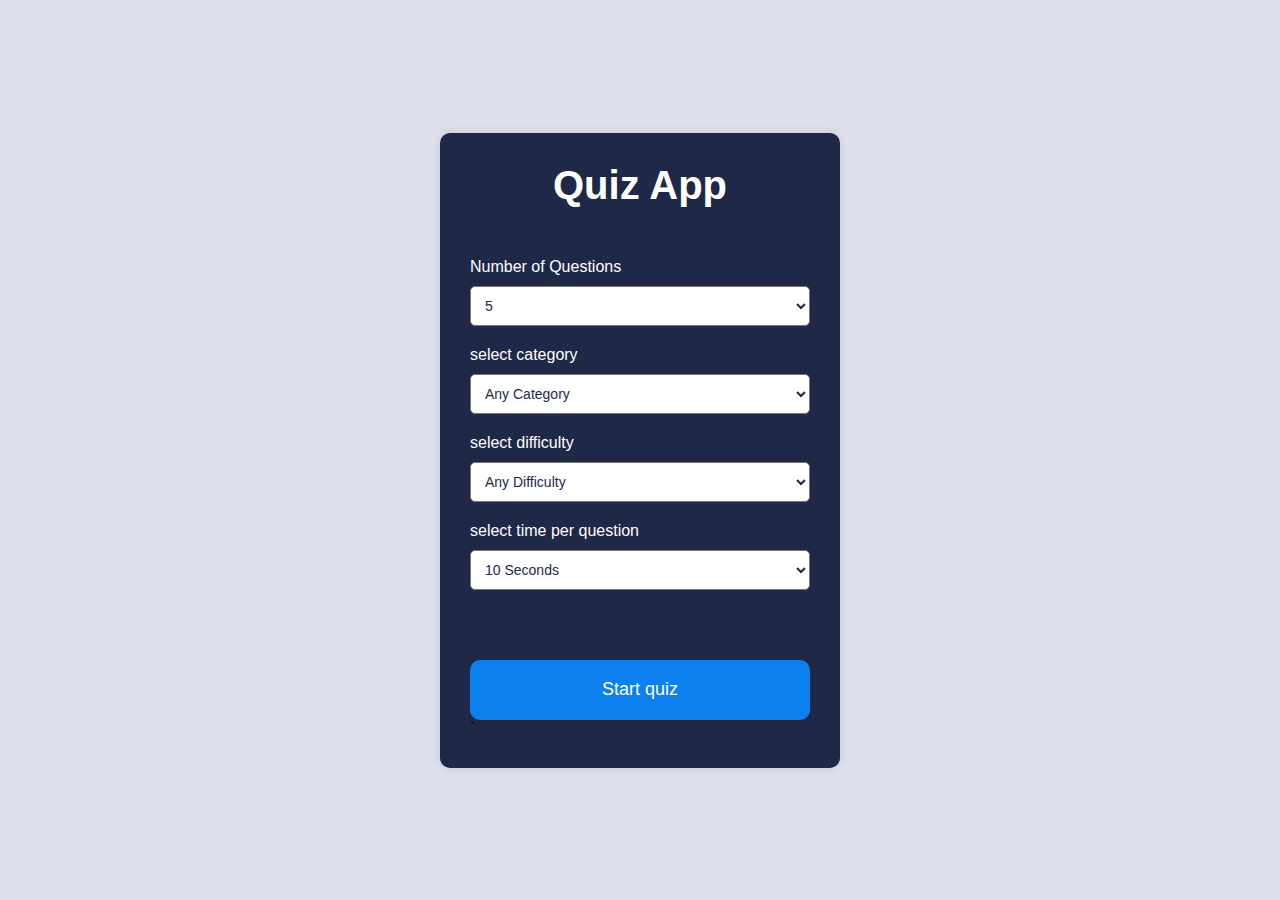
==== main.html @ 01338423 "First Committed" ====
<!DOCTYPE html>
<html lang="en">
<head>
  <meta charset="UTF-8">
  <meta name="viewport" content="width=device-width, initial-scale=1.0">
  <link rel="stylesheet" href="mainstyle.css">
  <title>Quiz App</title>
</head>
<body>
  
  <div class="container">

    <div class="start-screen">
      <h1 class="heading">Quiz App</h1>
      <div class="settings">
        <label for="num-questions">Number of Questions</label>
        <select name="" id="num0questions">
          <option value="5">5</option>
          <option value="10">10</option>
          <option value="15">15</option>
          <option value="20">20</option>
          <option value="25">25</option>
          <option value="30">30</option>
        </select>
        <label for="category">select category</label>
        <select name="" id="category">
          <option value="">any category</option>
          <option value="9">general knowledge</option>
          <option value="10">books</option>
          <option value="11">films</option>
          <option value="12">music</option>
          <option value="14">television</option>
          <option value="15">video games</option>
          <option value="16">board games</option>
          <option value="17">science and nature</option>
          <option value="18">computers</option>
          <option value="19">mathematics</option>
          <option value="20">mythology</option>
          <option value="21">sports</option>
          <option value="22">geography</option>
          <option value="23">history</option>
          <option value="24">politics</option>
          <option value="25">art</option>
          <option value="28">vehicles</option>
        </select>
        <label for="difficulty">select difficulty</label>
        <select name="" id="difficulty">
          <option value="">any difficulty</option>
          <option value="easy">easy</option>
          <option value="medium">medium</option>
          <option value="hard">hard</option>
        </select>
        <label for="time">select time per question</label>
        <select name="" id="time">
          <option value="10">10 seconds</option>
          <option value="15">15 seconds</option>
          <option value="20">20 seconds</option>
          <option value="25">25 seconds</option>
          <option value="30">30 seconds</option>
          <option value="30">60 seconds</option>
        </select>
      </div>
      <button class="btn start">Start quiz</button>
    </div>

    <div class="quiz hide">
      <div class="timer">
        <div class="progress">
          <div class="progress-bar">
            <span class="progress-text">50</span>
          </div>
        </div>
      </div>

      <div class="question-wrapper">
        <div class="number">
          Question
          <span class="current">1</span>
          <span class="total">/10</span>
        </div>

        <!-- <div class="question">This is a Question</div> -->
      </div>
      <div class="answer-wrapper">
        <!-- <div class="answer selected">
          <span class="text">answer</span>
          <span class="checkbox">
            <span class="icon"></span>
          </span>
        </div>
        <div class="answer correct">
          <span class="text">answer</span>
          <span class="checkbox">
            <span class="icon"></span>
          </span>
        </div>
        <div class="answer wrong">
          <span class="text">answer</span>
          <span class="checkbox">
            <span class="icon"></span>
          </span>
        </div> -->
      </div>
      <button class="btn submit" disabled>Submit</button>
      <button class="btn next">Next</button>
    </div>
` 
    <div class="end-screen hide">
      <h1 class="heading">Quiz App</h1>
      <div class="score">
        <span class="score-text">Your Score:</span>
        <div>
          <span class="final-score">0</span>
          <span class="total-score">/10</span>
        </div>
        <button class="btn restart">Restart Quiz</button>
      </div>
    </div>
   
  </div>


  <script src="mainscript.js"></script>

</body>
</html>
---- mainstyle.css ----
* {
  margin: 0;
  padding: 0;
  box-sizing: border-box;
  font-family: 'Poppins', sans-serif;
}
body {
  min-height: 100vh;
  display: flex;
  align-items: center;
  justify-content: center;
  background-color: #dddfeb;
}
.container {
  position: relative;
  width: 100%;
  max-width: 400px;
  background-color: #1f2847;
  padding: 30px;
  overflow: hidden;
  border-radius: 10px;
  box-shadow: 0 0 10px rgba(0, 0, 0, 0.1);
}
.heading {
  text-align: center;
  font-size: 40px;
  color: #fff;
  margin-bottom: 50px;
}
label {
  display: block;
  font-style: 12px;
  margin-bottom: 10px;
  color: #fff;
}
select {
  width: 100%;
  padding: 10px;
  text-transform: capitalize;
  border-radius: 5px;
  margin-bottom: 20px;
  background-color: #fff;
  color: #1f2847;
  font-size: 14px;
}
.btn {
  width: 100%;
  height: 60px;
  background-color: #0c80ef;
  border: none;
  border-radius: 10px;
  color: #fff;
  margin-top: 50px;
  font-size: 18px;
  font-weight: 500;
  cursor: pointer;
  transition: all 0.3s linear;
}
.btn:hover {
  background-color: #0a6bc5;
}
.btn:disabled {
  cursor: not-allowed;
  background-color: #576081;
}
.hide {
  display: none;
}
.timer {
  width: 100%;
  height: 100px;
  display: flex;
  align-items: center;
  justify-content: center;
  margin-bottom: 30px;
}
.timer .progress {
  position: relative;
  width: 100%;
  height: 40px;
  background-color: transparent;
  border-radius: 30px;
  overflow: hidden;
  margin-bottom: 10px;
  border: 3px solid #3f4868;
}
.timer .progress .progress-bar {
  width: 50%;
  height: 100%;
  border-radius: 30px;
  overflow: hidden;
  background: linear-gradient(to right, #ea517c, #b478f1);
  transition: 1s linear;
}
.timer .progress .progress-text {
  position: absolute;
  top: 50%;
  left: 50%;
  transform: translate(-50%, -50%);
  color: #fff;
  font-size: 16px;
  font-weight: 500;
}
.question-wrapper .number {
  color: #a2aace;
  font-size: 25px;
  font-weight: 500;
  margin-bottom: 20px;
}
.question-wrapper .number .total {
  color: #576081;
  font-size: 18px;
}
.question-wrapper .question {
  color: #fff;
  font-size: 20px;
  font-weight: 500;
  margin-bottom: 20px;
}
.answer-wrapper .answer {
  width: 100%;
  height: 60px;
  padding: 20px;
  border-radius: 10px;
  color: #fff;
  border: 3px solid #3f4868;
  display: flex;
  align-items: center;
  justify-content: space-between;
  margin-bottom: 20px;
  cursor: pointer;
  transition: 0.3s linear;
}
.answer .checkbox {
  width: 20px;
  height: 20px;
  border-radius: 50%;
  font-size: 12px;
  border: 3px solid #3f4868;
  display: flex;
  align-items: center;
  justify-content: center;
  transition: all 0.3s;
  overflow: hidden;
}
.answer .checkbox .icon {
  opacity: 0;
}
.icon {
  height: 100%;
  width: 100%;  
  border: none;
}
.checkbox .icon:before {
  content: '\2713'; 
  color: #fff; 
  margin: 0px 3px 10px;
  font-size: 11px;
  font-weight: 900;
}
.answer:hover .checkbox, .answer.selected .checkbox {
  background-color: #0c80ef;
  border-color: #0c80ef;
}
.answer.selected .checkbox .icon {
  opacity: 1;
}
.answer.correct {
  border-color: #0cef2a;
}
.answer.wrong {
  border-color: #fc3939;
}
.question-wrapper, .answer-wrapper {
  margin-bottom: 50px;
}
.btn.next {
  display: none;
}
.end-screen .score {
  color: #fff;
  font-size: 25px;
  margin-bottom: 80px;
  font-weight: 500;
  text-align: center;
}
.end-screen .score-text {
  color: #a2aace;
  font-size: 16px;
  margin-bottom: 120px;
}
@media (max-width: 468) {
  .container {
    min-height: 100vh;
    max-width: 100%;
    border-radius: 0;
  }
}
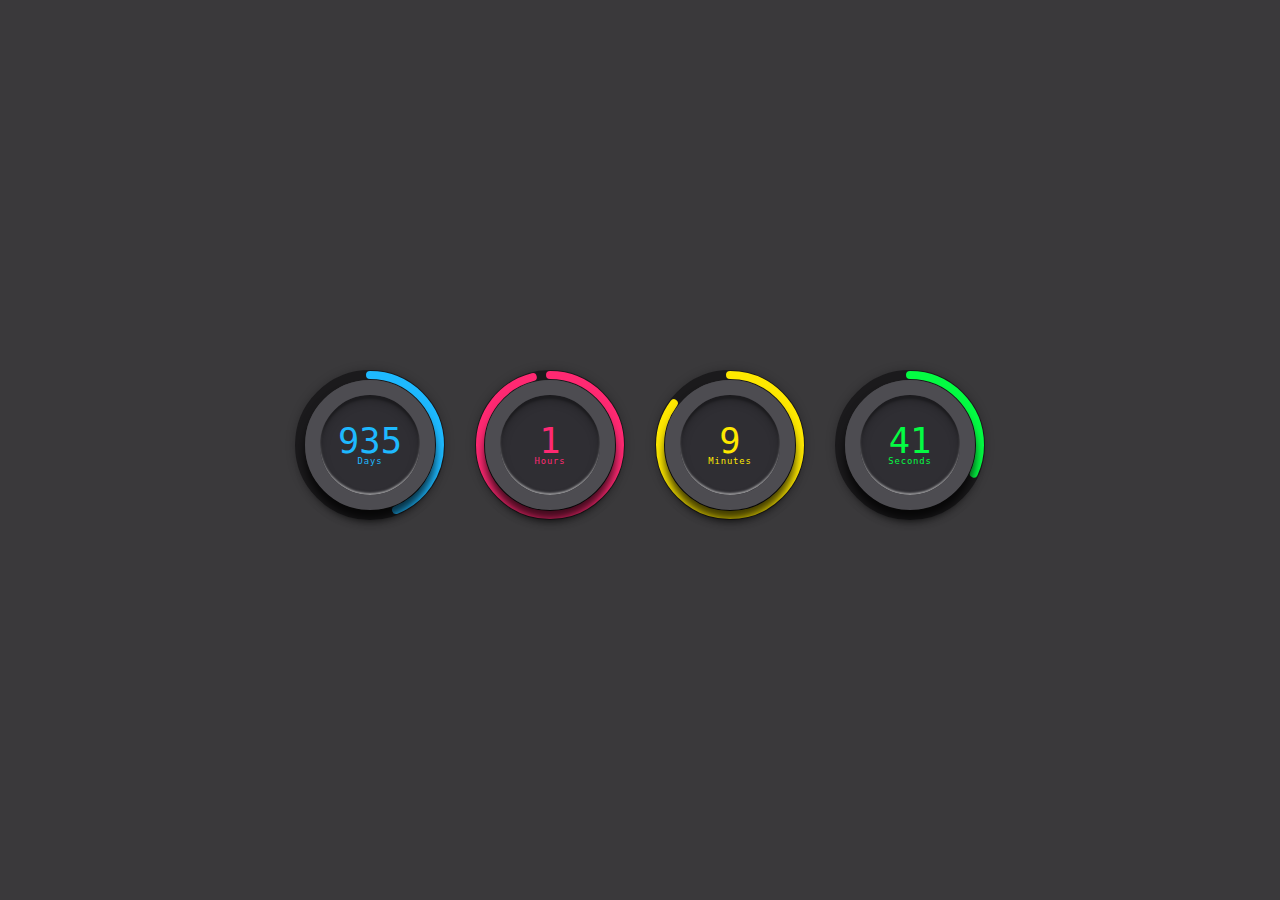
==== commit 58dbde26: "Fifth Commit" ====
--- a/main.html
+++ b/main.html
@@ -5,12 +5,109 @@
   <meta name="viewport" content="width=device-width, initial-scale=1.0">
   <link rel="stylesheet" href="mainstyle.css">
   <title>Quiz App</title>
+  <style>
+    *{
+      margin: 0;
+      padding: 0;
+      box-sizing: border-box;
+      font-family: monospace;
+    }
+    body{
+      display: flex;
+      justify-content: center;
+      align-items: center;
+      min-height: 100vh;
+      background-color: #3a393b;
+    }
+    #time {
+      display: flex;
+      gap: 30px;
+    }
+    #time .circle {
+      position: relative;
+      width: 150px;
+      height: 150px;
+      display: flex;
+      justify-content: center;
+      align-items: center;
+      border-radius: 50%;
+      box-shadow: 0 0 10px rgba(0, 0, 0, 0.25);
+    }
+    #time .circle::before {
+      content: '';
+      position: absolute;
+      inset: 0;
+      border: 10px solid #1b1a1c;
+      border-radius: 50%;
+    }
+    #time .circle::after {
+      content: '';
+      position: absolute;
+      width: 100px;
+      height: 100px;
+      background-color: #2f2e33;
+      border-radius: 50%;
+      border: 15px solid #4d4c51;
+      box-shadow: inset 0 5px 10px rgba(0, 0, 0, 0.25),
+      0 10px 10px rgba(0, 0, 0, 0.75),
+      inset 0 4px 2px rgba(0, 0, 0, 0.25),
+      inset 0 -2px 2px rgba(255, 255, 255, 0.5);
+    }
+    #time .circle svg {
+      position: relative;
+      width: 150px;
+      height: 150px;
+      transform: rotate(270deg);
+    }
+    #time .circle svg circle {
+      width: 100%;
+      height: 100%;
+      fill: transparent;
+      stroke-width: 8;
+      stroke: var(--clr);
+      stroke-linecap: round;
+      transform: translate(5px, 5px);
+      stroke-dasharray: 440;
+      stroke-dashoffset: 440;
+    }
+    #time div {
+      position: absolute;
+      text-align: center;
+      font-weight: 500;
+      color: #fff;
+      z-index: 10000;
+      color: var(--clr);
+      font-size: 1.65em;
+      transform: translateY(-5px);
+    }
+    #time div span {
+      position: absolute;
+      transform: translateX(-50%) translateY(-5px);
+      font-size: 0.25em;
+      font-weight: 500;
+      letter-spacing: 0.1em;
+    }
+    .newYear {
+      position: absolute;
+      font-size: 8em;
+      font-weight: 500;
+      text-align: center;
+      color: #fff;
+      line-height: 0.6em;
+      z-index: 100000000;
+      display: none;
+    }
+    .newYear span {
+      font-size: 0.5em;
+      font-weight: 300;
+    }
+  </style>
 </head>
 <body>
   
-  <div class="container">
-
-    <div class="start-screen">
+  <!-- <div class="container">
+
+    <div class="start-screen hide">
       <h1 class="heading">Quiz App</h1>
       <div class="settings">
         <label for="num-questions">Number of Questions</label>
@@ -63,7 +160,7 @@
       <button class="btn start">Start quiz</button>
     </div>
 
-    <div class="quiz hide">
+    <div class="quiz">
       <div class="timer">
         <div class="progress">
           <div class="progress-bar">
@@ -79,10 +176,10 @@
           <span class="total">/10</span>
         </div>
 
-        <!-- <div class="question">This is a Question</div> -->
+        <div class="question">This is a Question</div>
       </div>
       <div class="answer-wrapper">
-        <!-- <div class="answer selected">
+        <div class="answer selected">
           <span class="text">answer</span>
           <span class="checkbox">
             <span class="icon"></span>
@@ -99,7 +196,7 @@
           <span class="checkbox">
             <span class="icon"></span>
           </span>
-        </div> -->
+        </div>
       </div>
       <button class="btn submit" disabled>Submit</button>
       <button class="btn next">Next</button>
@@ -117,8 +214,79 @@
       </div>
     </div>
    
+  </div> -->
+
+  <div id="time">
+    <div class="circle" style="--clr: #1eb9ff;">
+      <svg>
+        <circle cx="70" cy=" 70" r="70" id="dd"></circle>
+      </svg>
+      <div id="days">00 <br><span>Days</span></div>
+    </div>
+    <div class="circle" style="--clr: #ff2972;">
+      <svg>
+        <circle cx="70" cy=" 70" r="70" id="hh"></circle>
+      </svg>
+      <div id="hours">00 <br><span>Hours</span></div>
+    </div>
+
+    <div class="circle" style="--clr: #fee800;">
+      <svg>
+        <circle cx="70" cy=" 70" r="70" id="mm"></circle>
+      </svg>
+      <div id="minutes">00 <br><span>Minutes</span></div>
+    </div>
+
+    <div class="circle" style="--clr: #04fc43;">
+      <svg>
+        <circle cx="70" cy=" 70" r="70" id="ss"></circle>
+      </svg>
+      <div id="seconds">00 <br><span>Seconds</span></div>
+    </div>
   </div>
 
+  <h2 class="newYear">2024 <br><span>Happy New Year</span></h2>
+
+  <script>
+    let endDate = '01/01/2024 00:00:00';
+
+    let days = document.getElementById('days')
+    let hours = document.getElementById('hours')
+    let minutes = document.getElementById('minutes')
+    let seconds = document.getElementById('seconds')
+
+    let dd = document.getElementById('dd')
+    let hh = document.getElementById('hh')
+    let mm = document.getElementById('mm')
+    let ss = document.getElementById('ss')
+
+    let x = setInterval(function() {
+      let now = new Date(endDate).getTime();
+      let countDown = new Date().getTime();
+      let distance = now - countDown;
+
+      let d = Math.floor(-distance / (1000 * 60 * 60 * 24));
+      let h = Math.floor((-distance % (1000 * 60 * 60 * 24)) / (1000 * 60 * 60));
+      let m = Math.floor((-distance % (1000 * 60 * 60)) / (1000 * 60));
+      let s = Math.floor((-distance % (1000 * 60)) / (1000));
+
+      days.innerHTML = d + "<br><span>Days</span>";
+      hours.innerHTML = h + "<br><span>Hours</span>";
+      minutes.innerHTML = m + "<br><span>Minutes</span>";
+      seconds.innerHTML = s + "<br><span>Seconds</span>";
+
+      dd.style.strokeDashoffset = 0 + (440  * d) / 365;
+      hh.style.strokeDashoffset = 0 + (440  * h) / 24;
+      mm.style.strokeDashoffset = 0 + (440  * m) / 60;
+      ss.style.strokeDashoffset = 0 + (440 * s) / 60;
+      
+    })
+    
+    // let x = setInterval(() => {
+
+    // });
+    
+    </script>
 
   <script src="mainscript.js"></script>
 
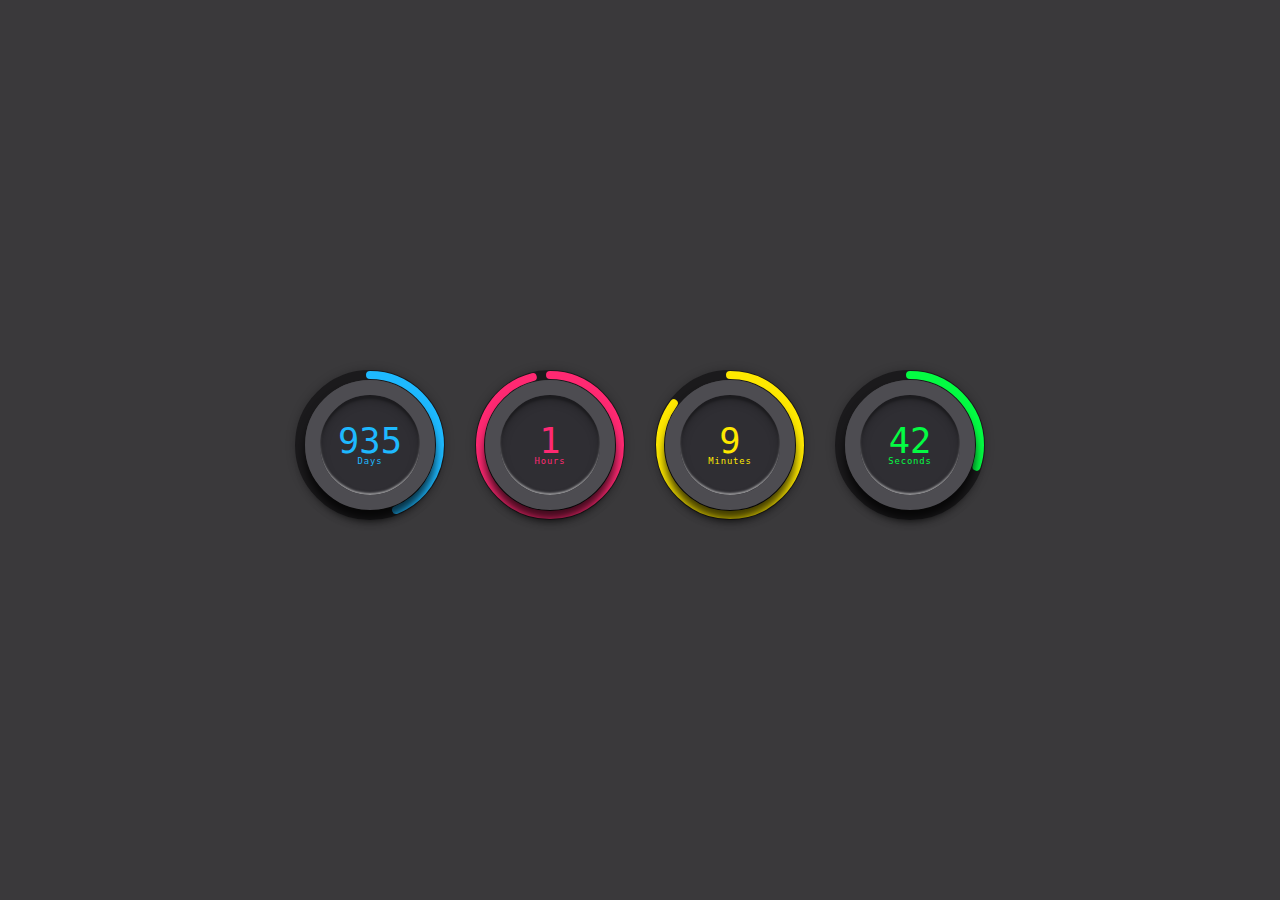
==== commit c605183b: "Seventh Commit" ====
--- a/main.html
+++ b/main.html
@@ -101,9 +101,38 @@
       font-size: 0.5em;
       font-weight: 300;
     }
+
+
+    /* .choice-text {
+  width: 100%;
+  padding: 25px;
+  cursor: pointer;
+
+  background-color: rgba(0, 221, 255, 0.423);
+  margin: 20px;
+} */
+
   </style>
 </head>
 <body>
+          <!-- <div class="choice-cover">
+            <div class="choice-container">
+              <p class="choice-prefix">A</p>
+              <p class="choice-text" data-number="1"></p>
+            </div>
+            <div class="choice-container">
+              <p class="choice-prefix">B</p>
+              <p class="choice-text" data-number="2"></p>
+            </div>
+            <div class="choice-container">
+              <p class="choice-prefix">C</p>
+              <p class="choice-text" data-number="3"></p>
+            </div>
+            <div class="choice-container">
+              <p class="choice-prefix">D</p>
+              <p class="choice-text" data-number="4"></p>
+            </div>
+          </div> -->
   
   <!-- <div class="container">
 
@@ -282,12 +311,208 @@
       
     })
     
-    // let x = setInterval(() => {
-
-    // });
+    
+
+// THE OTHER ONE
+
+// function startPlaying() {
+//   window.location.assign("./quiz.html");
+// }
+
+// let questionS = [
+//   {
+//     numb: 1,
+//     question: 'what is html',
+//     answer: 'hyper text markup language',
+//     options: [
+//       'hyper text preprocessor',
+//       'hyper text markup language',
+//       'hyper',
+//       'test'
+//     ]
+//   },
+//   {
+//     numb: 2,
+//     question: 'what is css',
+//     answer: 'Cyper text markup language',
+//     options: [
+//       'hyper text preprocessor',
+//       'Cyper text markup language',
+//       'hyper',
+//       'test'
+//     ]
+//   },
+//   {
+//     numb: 3,
+//     question: 'what is js',
+//     answer: 'Jyper text markup language',
+//     options: [
+//       'hyper text preprocessor',
+//       'Jyper text markup language',
+//       'hyper',
+//       'test'
+//     ]
+//   },
+//   {
+//     numb: 4,
+//     question: 'what is php',
+//     answer: 'pyper text markup language',
+//     options: [
+//       'hyper text preprocessor',
+//       'pyper text markup language',
+//       'hyper',
+//       'test'
+//     ]
+//   },
+//   {
+//     numb: 5,
+//     question: 'what is sql',
+//     answer: 'syper text markup language',
+//     options: [
+//       'hyper text preprocessor',
+//       'syper text markup language',
+//       'hyper',
+//       'test'
+//     ]
+//   },
+// ]
+// const option_list = document.querySelector('.choice-cover')
+// let que_count = 0;
+// let que_numb = 1
+// let counter;
+// let timeValue = 15
+// let userScore = 0;
+
+// let next_btn = document.querySelector('#next');
+// let tickIcon = `<span class="icon tick"></span>`
+// const timeCount = document.querySelector('.timer_sec')
+// const timeOff = document.querySelector('.time_text')
+
+// showQuestion(0);
+// queCounter(1);
+// startTimer(15)
+
+// next_btn.onclick = () => {
+
+//   if (que_count < questionS.length - 1) {
+ 
+//     que_count ++;
+//     que_numb ++
+
+//     showQuestion(que_count);
+//     queCounter(que_numb);
+//     clearInterval(counter);
+//     startTimer(timeValue);
+//     next_btn.style.display = 'none';
+//     timeOff.textContent = "Time Left"
+//   } else {
+//     clearInterval(counter);
+//     return window.location.assign("./restart.html");
+//   }
+// }
+
+// function showQuestion(index) {
+//   const que_text = document.querySelector('#question')
+//   let que_tag = `<h2 id="question">${questionS[index].numb}. ${questionS[index].question}</h2>`;
+//   let option_tag = `<p class="choice-text" data-number="1">${questionS[index].options[0]}</p>`
+//                             + `<p class="choice-text" data-number="1">${questionS[index].options[1]}</p>`
+//                             + `<p class="choice-text" data-number="1">${questionS[index].options[2]}</p>`
+//                             + `<p class="choice-text" data-number="1">${questionS[index].options[3]}</p>`;
+
+//   que_text.innerHTML = que_tag;
+//   option_list.innerHTML = option_tag;
+
+//   let option = option_list.querySelectorAll('.choice-text')
+//   for (let i = 0; i < option.length; i++) {
+//     option[i].setAttribute("onclick", "optionSelected(this)");
+//   }
+// }
+
+// function optionSelected (answer) {
+//   clearInterval(counter)
+
+//   let userAns = answer.textContent;
+//   let correctAns = questionS[que_count].answer;
+//   let allOptions = option_list.children.length;
+
+//   if (userAns == correctAns) {
+//     userScore += 1
+//     console.log(userScore)
+//     answer.classList.add('correct')
+//     answer.insertAdjacentHTML('beforeend', tickIcon)
+//   } else {
+//     answer.classList.add('incorrect')
+//     // answer.insertAdjacentHTML('beforeend', tickIcon)
+
+//     for (let i = 0; i < allOptions; i++) {
+//       if (option_list.children[i].textContent == correctAns) {
+//         option_list.children[i].setAttribute('class', 'choice-text correct')
+//         option_list.children[i].insertAdjacentHTML('beforeend', tickIcon)
+//       }
+//     }
+//   }
+
+//   for (let i = 0; i < allOptions; i++) {
+//     option_list.children[i].classList.add('disabled')
+//   }
+//   next_btn.style.display = 'block'
+// }
+
+
+// function startTimer(time) {
+//   counter = setInterval(function(){
+//     timeCount.textContent = time
+//     time--
+
+//     ss.style.strokeDashoffset = 0 - (440 * time) / 15;
+
+//     if (time < 9) {
+//       let addZero = timeCount.textContent;
+//       timeCount.textContent = `0${addZero}`
+//     }
+//     if (time < 0) {
+//       clearInterval(counter)
+//       timeCount.textContent = '00'
+//       timeOff.textContent = "Time Off"
+
+//       let correctAns = questionS[que_count].answer;
+
+//       let allOptions = option_list.children.length;
+
+//       for (let i = 0; i < allOptions; i++) {
+//         if (option_list.children[i].textContent == correctAns) {
+//           option_list.children[i].setAttribute('class', 'choice-text correct')
+//           option_list.children[i].insertAdjacentHTML('beforeend', tickIcon)
+//         }
+//       }
+//       for (let i = 0; i < allOptions; i++) {
+//         option_list.children[i].classList.add('disabled')
+//       }
+//       next_btn.style.display = 'block'
+//     }
+//   }, 1000);
+// }
+
+
+
+// function queCounter(index) {
+//   const bottom_ques_counter = document.querySelector('.total_que')
+//   let totalQuesCountTag = `<span>${index} of ${questionS.length}  Questions</span>`
+//   bottom_ques_counter.innerHTML = totalQuesCountTag
+// }
+
+
+// END
+
     
     </script>
 
+
+
+
+
+
+
   <script src="mainscript.js"></script>
 
 </body>
